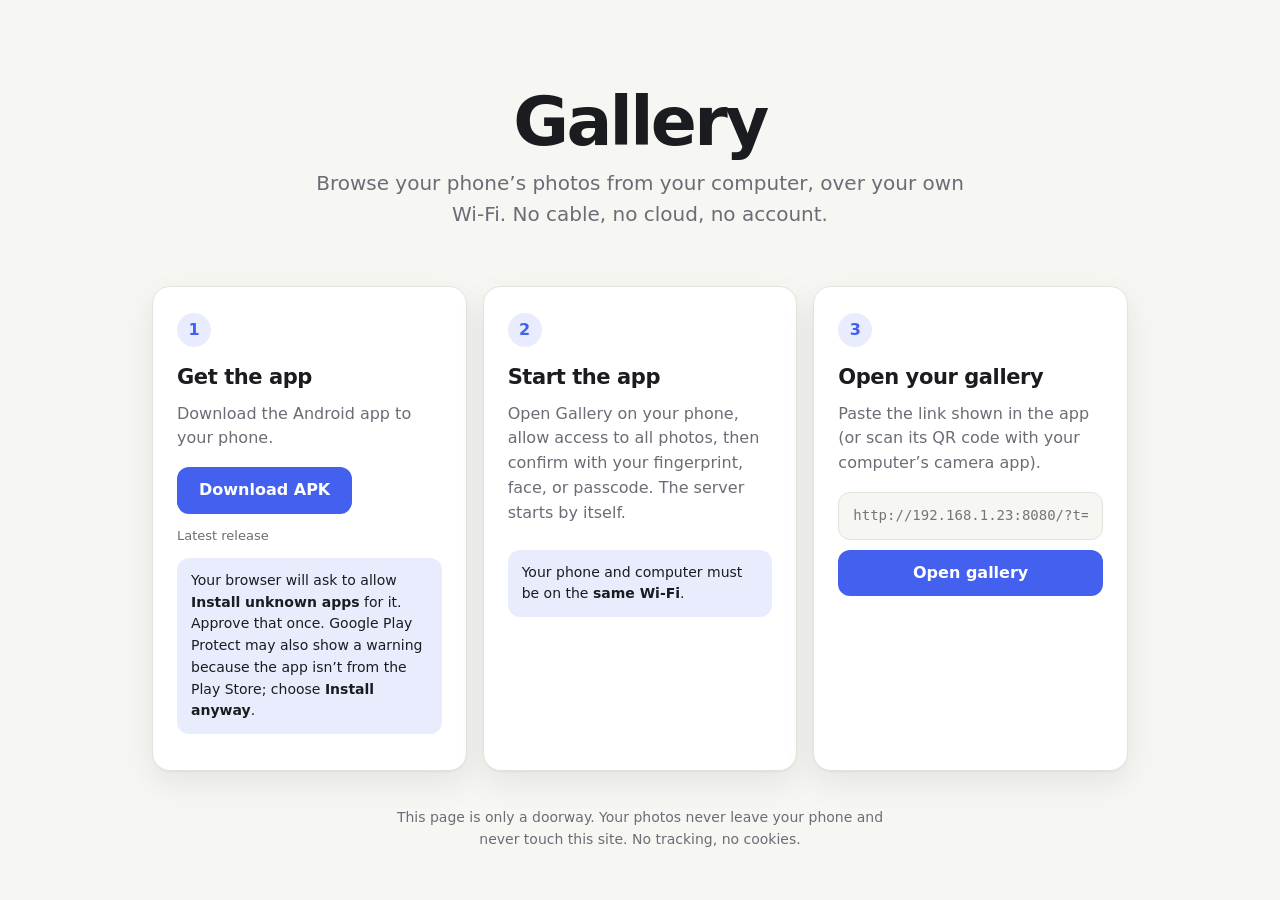
==== landing/index.html @ db297a60 "Stages 5-6: landing page, Pages workflow, signing + release workflow, scripts, README, manual tests " ====
<!doctype html>
<html lang="en">
<head>
  <meta charset="utf-8">
  <meta name="viewport" content="width=device-width, initial-scale=1">
  <meta name="color-scheme" content="light dark">
  <meta name="referrer" content="no-referrer">
  <meta http-equiv="Content-Security-Policy" content="default-src 'none'; script-src 'self'; style-src 'self'; img-src data:; form-action 'none'; base-uri 'none'">
  <title>Gallery</title>
  <meta name="description" content="Browse your Android phone's photos from your computer over Wi-Fi. No cable, no cloud.">
  <link rel="icon" href="data:image/svg+xml,%3Csvg xmlns='http://www.w3.org/2000/svg' viewBox='0 0 32 32'%3E%3Crect width='32' height='32' rx='8' fill='%233d5afe'/%3E%3Cpath d='M7 22l6-7 4 5 3-3 5 5z' fill='%23fff'/%3E%3Ccircle cx='12' cy='11' r='2.5' fill='%23fff'/%3E%3C/svg%3E">
  <link rel="stylesheet" href="style.css">
</head>
<body>
  <main class="page">
    <header class="hero">
      <h1>Gallery</h1>
      <p class="lead">Browse your phone’s photos from your computer, over your own Wi-Fi. No cable, no cloud, no account.</p>
    </header>

    <ol class="steps">
      <li class="card">
        <span class="num" aria-hidden="true">1</span>
        <h2>Get the app</h2>
        <p>Download the Android app to your phone.</p>
        <a class="btn" id="download" href="#">Download APK</a>
        <p class="meta" id="dlMeta"></p>
        <p class="note">Your browser will ask to allow <strong>Install unknown apps</strong> for it. Approve that once. Google Play Protect may also show a warning because the app isn’t from the Play Store; choose <strong>Install anyway</strong>.</p>
      </li>

      <li class="card">
        <span class="num" aria-hidden="true">2</span>
        <h2>Start the app</h2>
        <p>Open Gallery on your phone, allow access to all photos, then confirm with your fingerprint, face, or passcode. The server starts by itself.</p>
        <p class="note">Your phone and computer must be on the <strong>same Wi-Fi</strong>.</p>
      </li>

      <li class="card">
        <span class="num" aria-hidden="true">3</span>
        <h2>Open your gallery</h2>
        <p>Paste the link shown in the app (or scan its QR code with your computer’s camera app).</p>
        <form id="openForm" novalidate>
          <label class="sr" for="link">Gallery link from the app</label>
          <input id="link" type="text" inputmode="url" autocomplete="off" autocapitalize="off" spellcheck="false" placeholder="http://192.168.1.23:8080/?t=…" aria-describedby="linkError">
          <p class="error" id="linkError" role="alert" hidden>Paste the link shown in the app</p>
          <button class="btn" type="submit">Open gallery</button>
        </form>
      </li>
    </ol>

    <footer>
      <p>This page is only a doorway. Your photos never leave your phone and never touch this site. No tracking, no cookies.</p>
    </footer>
  </main>
  <script type="module" src="app.js"></script>
</body>
</html>
---- landing/style.css ----
:root {
  --bg: #f6f6f3;
  --surface: #ffffff;
  --text: #1b1c1f;
  --muted: #6a6d75;
  --line: #e3e3de;
  --accent: #4361ee;
  --accent-ink: #ffffff;
  --accent-soft: rgba(67, 97, 238, 0.12);
  --danger: #d63a3a;
  --radius: 18px;
  --radius-sm: 12px;
  --shadow: 0 1px 2px rgba(20, 20, 30, 0.05), 0 12px 32px rgba(20, 20, 30, 0.08);
  color-scheme: light dark;
}
@media (prefers-color-scheme: dark) {
  :root {
    --bg: #101113; --surface: #18191c; --text: #ececee; --muted: #9b9ea7; --line: #2b2c31;
    --accent: #8099ff; --accent-ink: #0a0d1f; --accent-soft: rgba(128, 153, 255, 0.16); --danger: #ff6b6b;
    --shadow: 0 1px 2px rgba(0, 0, 0, 0.4), 0 12px 32px rgba(0, 0, 0, 0.5);
  }
}

*, *::before, *::after { box-sizing: border-box; }
[hidden] { display: none !important; }
body {
  margin: 0; background: var(--bg); color: var(--text);
  font: 16px/1.55 system-ui, -apple-system, "Segoe UI", Roboto, sans-serif;
  -webkit-font-smoothing: antialiased;
}
.sr { position: absolute; width: 1px; height: 1px; overflow: hidden; clip: rect(0 0 0 0); white-space: nowrap; }
:focus-visible { outline: 2px solid var(--accent); outline-offset: 3px; }

.page { max-width: 1040px; margin: 0 auto; padding: clamp(32px, 8vw, 88px) clamp(16px, 4vw, 32px) 48px; }
.hero { text-align: center; margin-bottom: clamp(28px, 6vw, 56px); animation: rise 0.6s cubic-bezier(0.2, 0.7, 0.2, 1) both; }
.hero h1 { margin: 0 0 12px; font-size: clamp(40px, 8vw, 68px); letter-spacing: -0.04em; line-height: 1; }
.lead { margin: 0 auto; max-width: 34em; color: var(--muted); font-size: clamp(16px, 2.4vw, 20px); }

.steps { list-style: none; margin: 0; padding: 0; display: grid; gap: 16px; grid-template-columns: repeat(auto-fit, minmax(280px, 1fr)); }
.card {
  position: relative; display: flex; flex-direction: column; align-items: flex-start; gap: 4px;
  padding: 26px 24px 24px; background: var(--surface); border: 1px solid var(--line);
  border-radius: var(--radius); box-shadow: var(--shadow);
  animation: rise 0.6s cubic-bezier(0.2, 0.7, 0.2, 1) both;
}
.card:nth-child(2) { animation-delay: 0.08s; }
.card:nth-child(3) { animation-delay: 0.16s; }
.num {
  display: grid; place-items: center; width: 34px; height: 34px; margin-bottom: 10px;
  border-radius: 50%; background: var(--accent-soft); color: var(--accent); font-weight: 700;
}
.card h2 { margin: 0 0 4px; font-size: 21px; letter-spacing: -0.02em; }
.card p { margin: 0 0 12px; color: var(--muted); }
.card .note { font-size: 14px; margin-top: 8px; padding: 12px 14px; background: var(--accent-soft); border-radius: var(--radius-sm); color: var(--text); }
.card .meta { font-size: 13px; margin: 8px 0 0; }

.btn {
  display: inline-flex; align-items: center; justify-content: center;
  font: inherit; font-weight: 650; text-decoration: none; cursor: pointer;
  padding: 11px 22px; border: 0; border-radius: var(--radius-sm);
  background: var(--accent); color: var(--accent-ink);
  transition: filter 0.15s, transform 0.1s;
}
.btn:hover { filter: brightness(1.08); }
.btn:active { transform: scale(0.98); }

form { width: 100%; display: flex; flex-direction: column; gap: 10px; }
input {
  width: 100%; font: inherit; font-family: ui-monospace, SFMono-Regular, Menlo, Consolas, monospace; font-size: 14px;
  padding: 12px 14px; color: var(--text); background: var(--bg);
  border: 1.5px solid var(--line); border-radius: var(--radius-sm);
  transition: border-color 0.15s;
}
input:focus { border-color: var(--accent); outline: none; box-shadow: 0 0 0 3px var(--accent-soft); }
input[aria-invalid="true"] { border-color: var(--danger); }
.error { margin: 0 !important; color: var(--danger) !important; font-size: 14px; }

footer { margin-top: 36px; text-align: center; color: var(--muted); font-size: 14px; }
footer p { margin: 0 auto; max-width: 36em; }

@keyframes rise { from { opacity: 0; transform: translateY(12px); } }
@media (prefers-reduced-motion: reduce) { * { animation: none !important; transition: none !important; } }
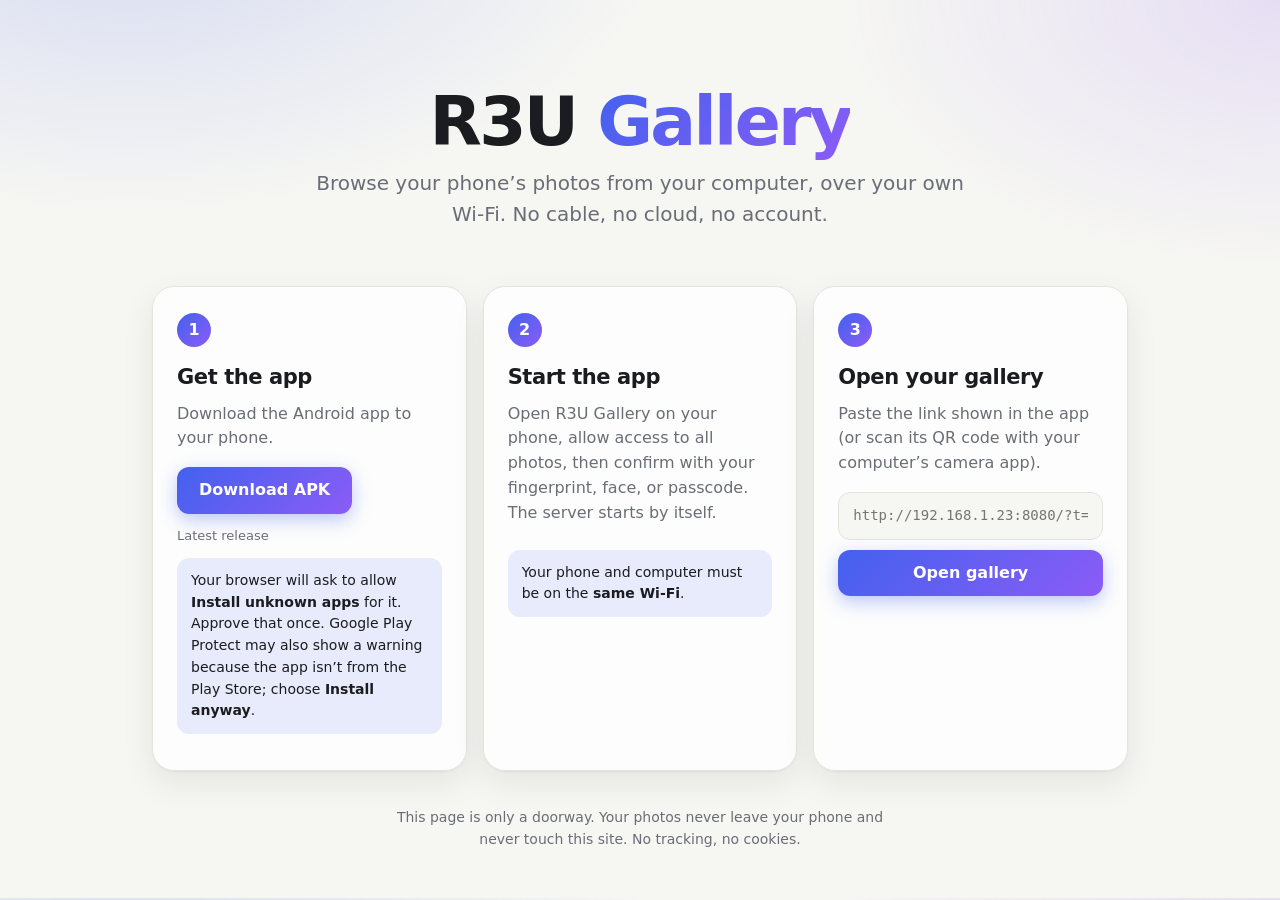
==== commit 3e8fd918: "Rebrand to R3U Gallery with modern glass UI; drain rejected POST bodies; fix test expectation Co-Aut" ====
--- a/landing/index.html
+++ b/landing/index.html
@@ -6,7 +6,7 @@
   <meta name="color-scheme" content="light dark">
   <meta name="referrer" content="no-referrer">
   <meta http-equiv="Content-Security-Policy" content="default-src 'none'; script-src 'self'; style-src 'self'; img-src data:; form-action 'none'; base-uri 'none'">
-  <title>Gallery</title>
+  <title>R3U Gallery</title>
   <meta name="description" content="Browse your Android phone's photos from your computer over Wi-Fi. No cable, no cloud.">
   <link rel="icon" href="data:image/svg+xml,%3Csvg xmlns='http://www.w3.org/2000/svg' viewBox='0 0 32 32'%3E%3Crect width='32' height='32' rx='8' fill='%233d5afe'/%3E%3Cpath d='M7 22l6-7 4 5 3-3 5 5z' fill='%23fff'/%3E%3Ccircle cx='12' cy='11' r='2.5' fill='%23fff'/%3E%3C/svg%3E">
   <link rel="stylesheet" href="style.css">
@@ -14,7 +14,7 @@
 <body>
   <main class="page">
     <header class="hero">
-      <h1>Gallery</h1>
+      <h1>R3U <span class="grad">Gallery</span></h1>
       <p class="lead">Browse your phone’s photos from your computer, over your own Wi-Fi. No cable, no cloud, no account.</p>
     </header>
 
@@ -31,7 +31,7 @@
       <li class="card">
         <span class="num" aria-hidden="true">2</span>
         <h2>Start the app</h2>
-        <p>Open Gallery on your phone, allow access to all photos, then confirm with your fingerprint, face, or passcode. The server starts by itself.</p>
+        <p>Open R3U Gallery on your phone, allow access to all photos, then confirm with your fingerprint, face, or passcode. The server starts by itself.</p>
         <p class="note">Your phone and computer must be on the <strong>same Wi-Fi</strong>.</p>
       </li>
 
--- a/landing/style.css
+++ b/landing/style.css
@@ -80,3 +80,10 @@
 
 @keyframes rise { from { opacity: 0; transform: translateY(12px); } }
 @media (prefers-reduced-motion: reduce) { * { animation: none !important; transition: none !important; } }
+
+:root { --accent-2: #8b5cf6; --grad: linear-gradient(135deg, var(--accent), var(--accent-2)); }
+body { background: radial-gradient(900px 500px at 10% -10%, color-mix(in srgb, var(--accent) 18%, transparent), transparent 60%), radial-gradient(800px 480px at 100% 0, color-mix(in srgb, var(--accent-2) 15%, transparent), transparent 55%), var(--bg); }
+.grad { background: var(--grad); -webkit-background-clip: text; background-clip: text; color: transparent; }
+.btn { background: var(--grad); color: #fff; box-shadow: 0 6px 18px color-mix(in srgb, var(--accent) 35%, transparent); }
+.card { background: color-mix(in srgb, var(--surface) 78%, transparent); backdrop-filter: blur(14px); -webkit-backdrop-filter: blur(14px); border-radius: 22px; }
+.num { background: var(--grad); color: #fff; }
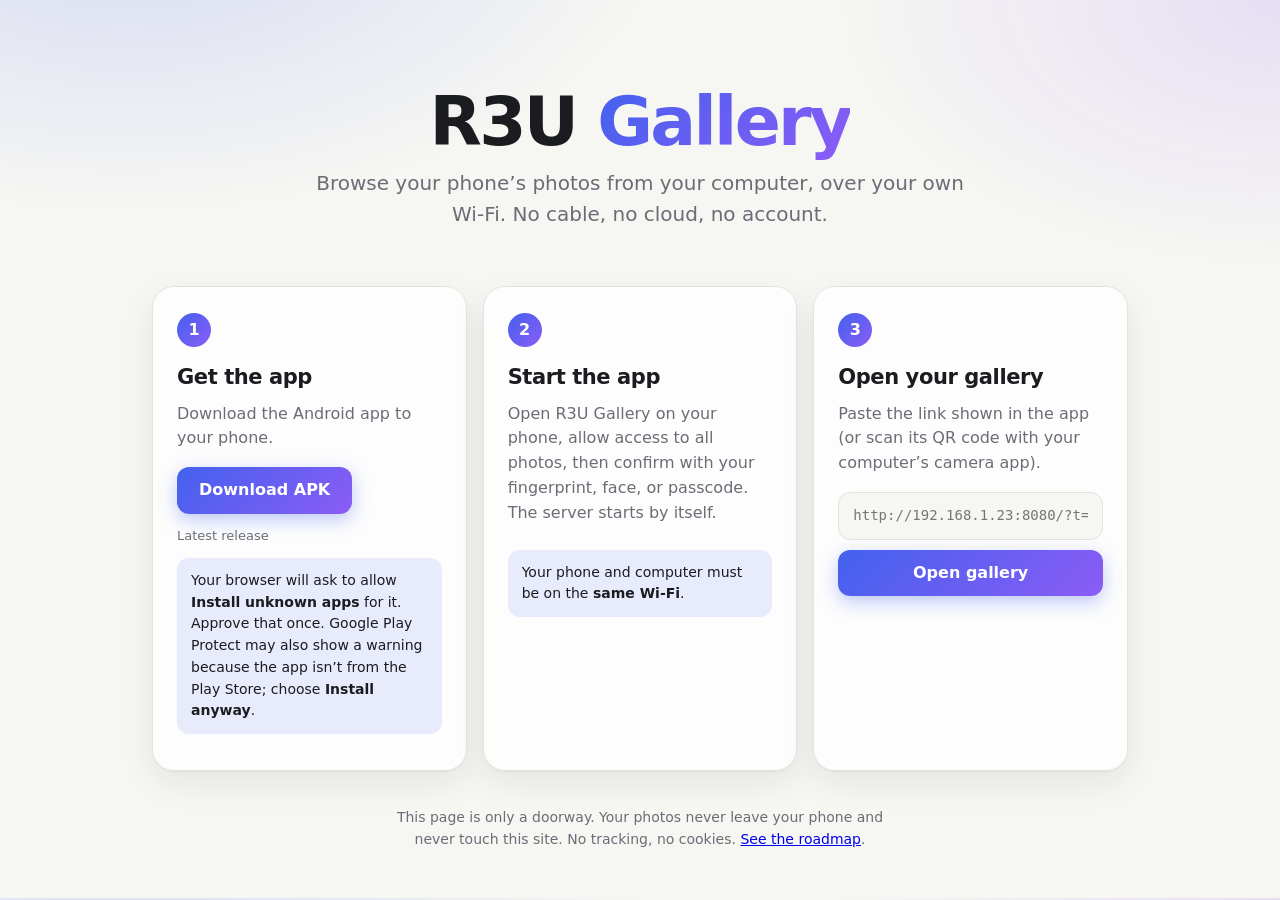
==== commit 46452f8e: "Add roadmap page to GitHub Pages and link it from the landing page Co-Authored-By: Claude Sonnet 5.5" ====
--- a/landing/index.html
+++ b/landing/index.html
@@ -49,7 +49,7 @@
     </ol>
 
     <footer>
-      <p>This page is only a doorway. Your photos never leave your phone and never touch this site. No tracking, no cookies.</p>
+      <p>This page is only a doorway. Your photos never leave your phone and never touch this site. No tracking, no cookies. <a href="roadmap.html">See the roadmap</a>.</p>
     </footer>
   </main>
   <script type="module" src="app.js"></script>
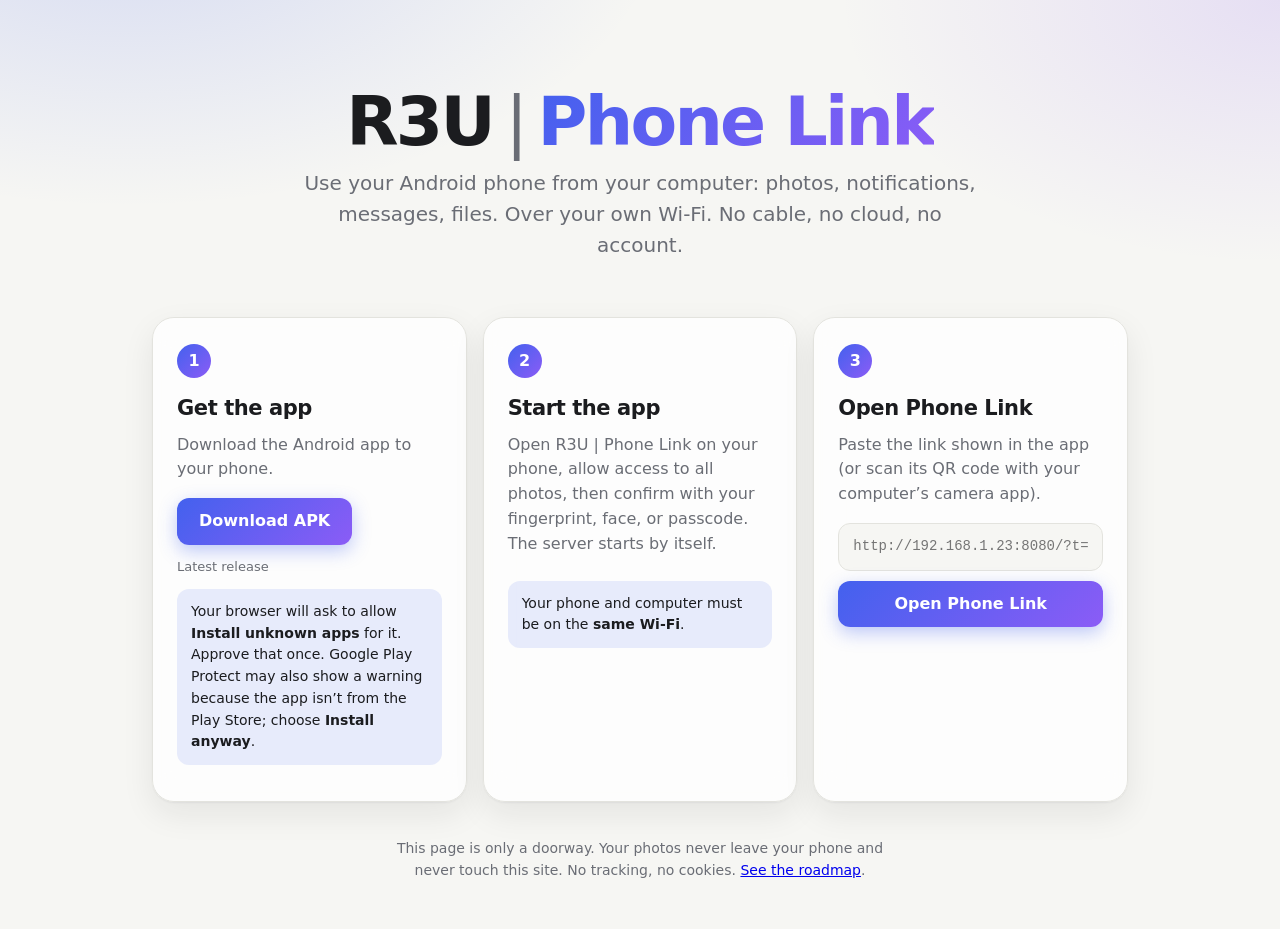
==== commit ffa89fcf: "Rebrand to R3U | Phone Link (user-facing text, web UI, landing, docs) Co-Authored-By: Claude Sonnet " ====
--- a/landing/index.html
+++ b/landing/index.html
@@ -6,16 +6,16 @@
   <meta name="color-scheme" content="light dark">
   <meta name="referrer" content="no-referrer">
   <meta http-equiv="Content-Security-Policy" content="default-src 'none'; script-src 'self'; style-src 'self'; img-src data:; form-action 'none'; base-uri 'none'">
-  <title>R3U Gallery</title>
-  <meta name="description" content="Browse your Android phone's photos from your computer over Wi-Fi. No cable, no cloud.">
+  <title>R3U | Phone Link</title>
+  <meta name="description" content="Use your Android phone from your computer over Wi-Fi: photos, notifications, messages and files. No cable, no cloud.">
   <link rel="icon" href="data:image/svg+xml,%3Csvg xmlns='http://www.w3.org/2000/svg' viewBox='0 0 32 32'%3E%3Crect width='32' height='32' rx='8' fill='%233d5afe'/%3E%3Cpath d='M7 22l6-7 4 5 3-3 5 5z' fill='%23fff'/%3E%3Ccircle cx='12' cy='11' r='2.5' fill='%23fff'/%3E%3C/svg%3E">
   <link rel="stylesheet" href="style.css">
 </head>
 <body>
   <main class="page">
     <header class="hero">
-      <h1>R3U <span class="grad">Gallery</span></h1>
-      <p class="lead">Browse your phone’s photos from your computer, over your own Wi-Fi. No cable, no cloud, no account.</p>
+      <h1>R3U<span class="sep">|</span><span class="grad">Phone Link</span></h1>
+      <p class="lead">Use your Android phone from your computer: photos, notifications, messages, files. Over your own Wi-Fi. No cable, no cloud, no account.</p>
     </header>
 
     <ol class="steps">
@@ -31,19 +31,19 @@
       <li class="card">
         <span class="num" aria-hidden="true">2</span>
         <h2>Start the app</h2>
-        <p>Open R3U Gallery on your phone, allow access to all photos, then confirm with your fingerprint, face, or passcode. The server starts by itself.</p>
+        <p>Open R3U | Phone Link on your phone, allow access to all photos, then confirm with your fingerprint, face, or passcode. The server starts by itself.</p>
         <p class="note">Your phone and computer must be on the <strong>same Wi-Fi</strong>.</p>
       </li>
 
       <li class="card">
         <span class="num" aria-hidden="true">3</span>
-        <h2>Open your gallery</h2>
+        <h2>Open Phone Link</h2>
         <p>Paste the link shown in the app (or scan its QR code with your computer’s camera app).</p>
         <form id="openForm" novalidate>
-          <label class="sr" for="link">Gallery link from the app</label>
+          <label class="sr" for="link">Link from the app</label>
           <input id="link" type="text" inputmode="url" autocomplete="off" autocapitalize="off" spellcheck="false" placeholder="http://192.168.1.23:8080/?t=…" aria-describedby="linkError">
           <p class="error" id="linkError" role="alert" hidden>Paste the link shown in the app</p>
-          <button class="btn" type="submit">Open gallery</button>
+          <button class="btn" type="submit">Open Phone Link</button>
         </form>
       </li>
     </ol>
--- a/landing/style.css
+++ b/landing/style.css
@@ -87,3 +87,5 @@
 .btn { background: var(--grad); color: #fff; box-shadow: 0 6px 18px color-mix(in srgb, var(--accent) 35%, transparent); }
 .card { background: color-mix(in srgb, var(--surface) 78%, transparent); backdrop-filter: blur(14px); -webkit-backdrop-filter: blur(14px); border-radius: 22px; }
 .num { background: var(--grad); color: #fff; }
+
+.hero h1 .sep { color: var(--muted); font-weight: 300; margin: 0 0.18em; }
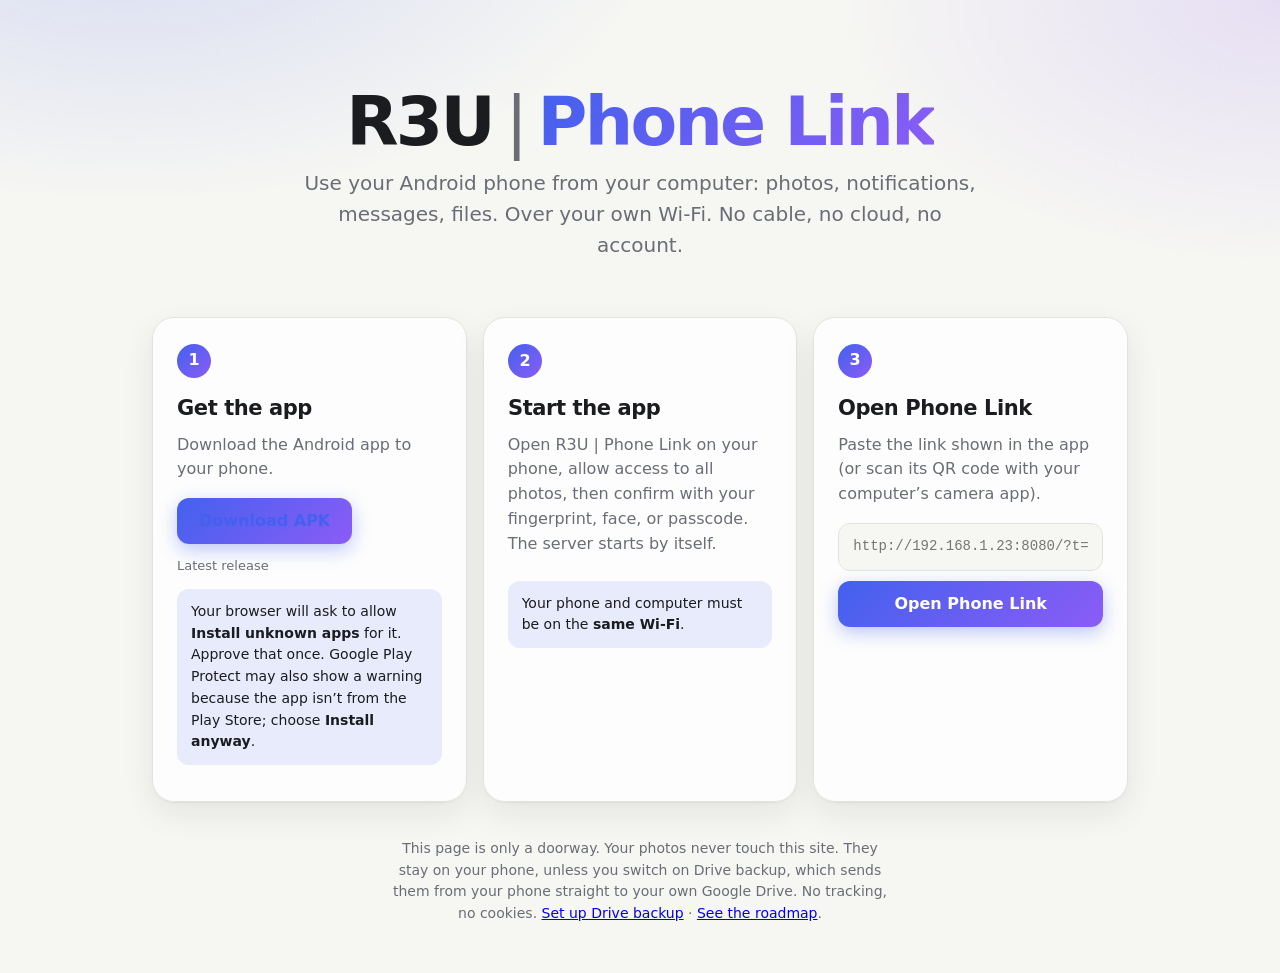
==== commit a0e66369: "Silent Drive backup: photos and videos to your own folder through your own Apps Script The phone ask" ====
--- a/landing/index.html
+++ b/landing/index.html
@@ -49,7 +49,7 @@
     </ol>
 
     <footer>
-      <p>This page is only a doorway. Your photos never leave your phone and never touch this site. No tracking, no cookies. <a href="roadmap.html">See the roadmap</a>.</p>
+      <p>This page is only a doorway. Your photos never touch this site. They stay on your phone, unless you switch on Drive backup, which sends them from your phone straight to your own Google Drive. No tracking, no cookies. <a href="backup.html">Set up Drive backup</a> · <a href="roadmap.html">See the roadmap</a>.</p>
     </footer>
   </main>
   <script type="module" src="app.js"></script>
--- a/landing/style.css
+++ b/landing/style.css
@@ -89,3 +89,17 @@
 .num { background: var(--grad); color: #fff; }
 
 .hero h1 .sep { color: var(--muted); font-weight: 300; margin: 0 0.18em; }
+
+/* backup setup page */
+.steps.wide { grid-template-columns: minmax(0, 1fr); max-width: 720px; margin: 0 auto; }
+.btn-row { display: flex; flex-wrap: wrap; gap: 10px; }
+.btn.ghost { background: var(--accent-soft); color: var(--accent); box-shadow: none; }
+.btn:disabled { opacity: 0.45; cursor: not-allowed; filter: none; }
+.check { display: flex; align-items: center; gap: 10px; margin-top: 6px; font-size: 15px; }
+input[type="checkbox"] { width: auto; margin: 0; }
+.card a { color: var(--accent); }
+.card code, code.secret { font-family: ui-monospace, SFMono-Regular, Menlo, Consolas, monospace; font-size: 13.5px; background: var(--accent-soft); padding: 1px 6px; border-radius: 6px; }
+code.secret { display: block; width: 100%; padding: 12px 14px; margin-bottom: 4px; overflow-wrap: anywhere; user-select: all; }
+details.src { width: 100%; margin: 4px 0 10px; }
+details.src summary { cursor: pointer; color: var(--accent); font-size: 14px; }
+details.src pre { margin: 8px 0 0; max-height: 280px; overflow: auto; padding: 12px 14px; font-size: 12.5px; line-height: 1.45; background: var(--bg); border: 1px solid var(--line); border-radius: var(--radius-sm); white-space: pre; }
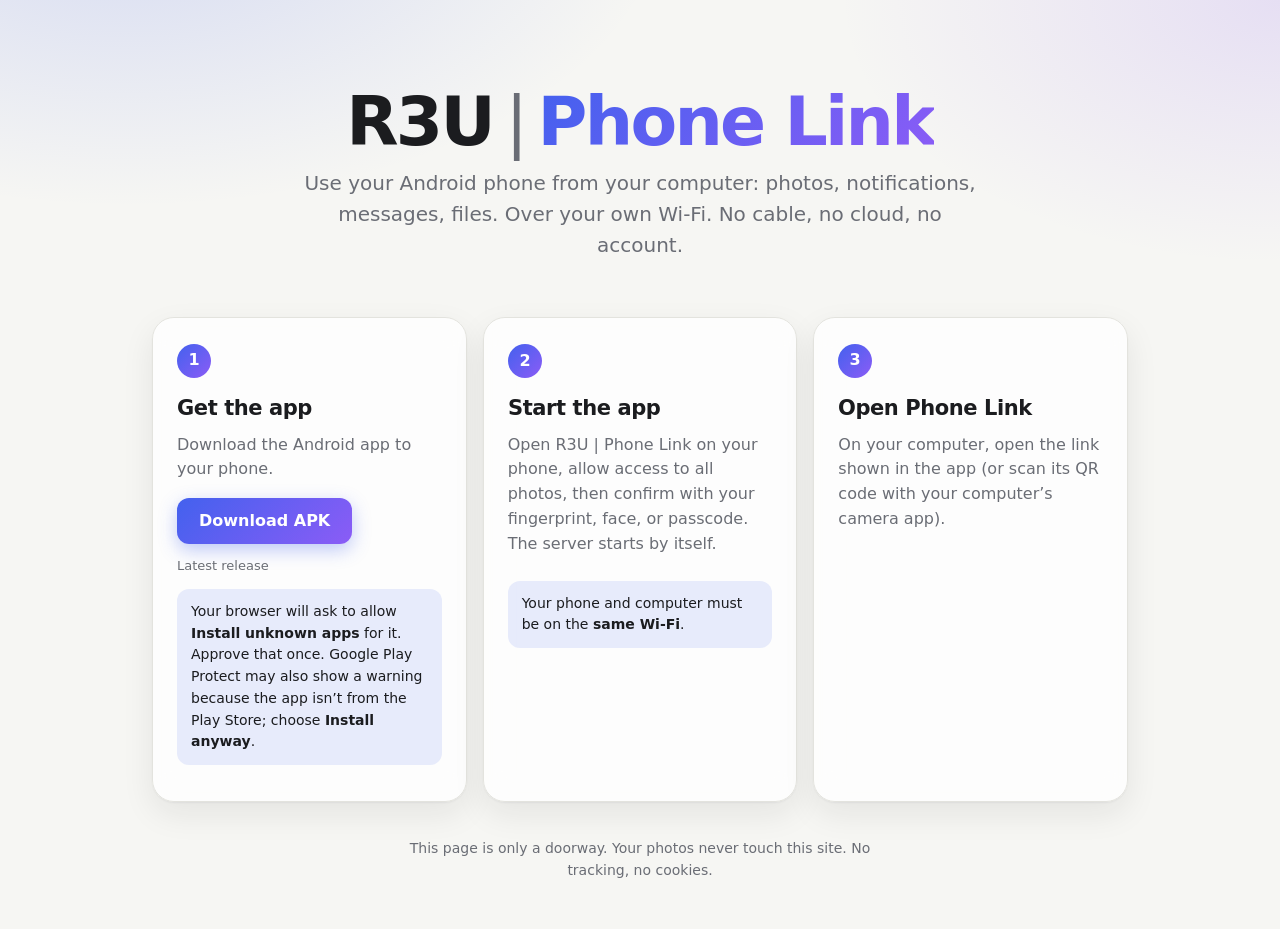
==== commit ef8cb3c3: "Landing page: no Drive-backup mention or step-3 form, and the Download button label is readable agai" ====
--- a/landing/index.html
+++ b/landing/index.html
@@ -38,18 +38,12 @@
       <li class="card">
         <span class="num" aria-hidden="true">3</span>
         <h2>Open Phone Link</h2>
-        <p>Paste the link shown in the app (or scan its QR code with your computer’s camera app).</p>
-        <form id="openForm" novalidate>
-          <label class="sr" for="link">Link from the app</label>
-          <input id="link" type="text" inputmode="url" autocomplete="off" autocapitalize="off" spellcheck="false" placeholder="http://192.168.1.23:8080/?t=…" aria-describedby="linkError">
-          <p class="error" id="linkError" role="alert" hidden>Paste the link shown in the app</p>
-          <button class="btn" type="submit">Open Phone Link</button>
-        </form>
+        <p>On your computer, open the link shown in the app (or scan its QR code with your computer’s camera app).</p>
       </li>
     </ol>
 
     <footer>
-      <p>This page is only a doorway. Your photos never touch this site. They stay on your phone, unless you switch on Drive backup, which sends them from your phone straight to your own Google Drive. No tracking, no cookies. <a href="backup.html">Set up Drive backup</a> · <a href="roadmap.html">See the roadmap</a>.</p>
+      <p>This page is only a doorway. Your photos never touch this site. No tracking, no cookies.</p>
     </footer>
   </main>
   <script type="module" src="app.js"></script>
--- a/landing/style.css
+++ b/landing/style.css
@@ -97,7 +97,7 @@
 .btn:disabled { opacity: 0.45; cursor: not-allowed; filter: none; }
 .check { display: flex; align-items: center; gap: 10px; margin-top: 6px; font-size: 15px; }
 input[type="checkbox"] { width: auto; margin: 0; }
-.card a { color: var(--accent); }
+.card a:not(.btn) { color: var(--accent); }
 .card code, code.secret { font-family: ui-monospace, SFMono-Regular, Menlo, Consolas, monospace; font-size: 13.5px; background: var(--accent-soft); padding: 1px 6px; border-radius: 6px; }
 code.secret { display: block; width: 100%; padding: 12px 14px; margin-bottom: 4px; overflow-wrap: anywhere; user-select: all; }
 details.src { width: 100%; margin: 4px 0 10px; }
